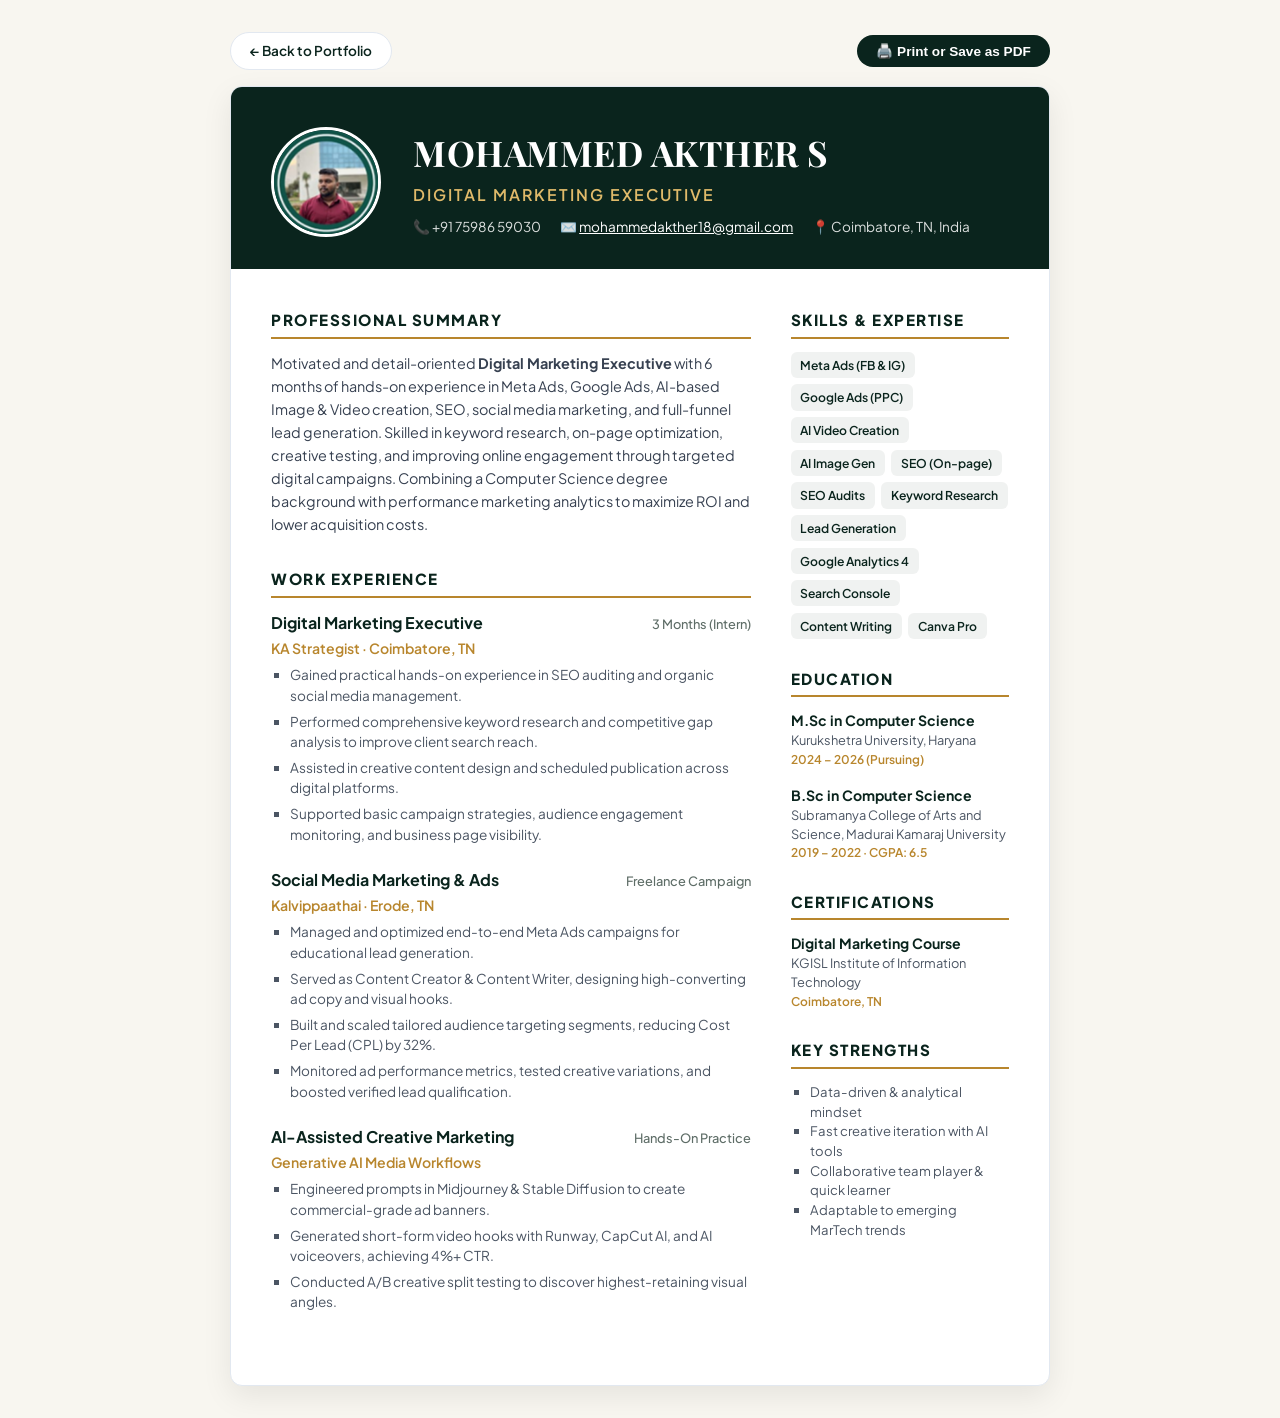
==== resume-view.html @ 3a7c53e3 "Add files via upload" ====
<!DOCTYPE html>
<html lang="en">
<head>
  <meta charset="UTF-8" />
  <meta name="viewport" content="width=device-width, initial-scale=1.0" />
  <title>Mohammed Akther S — Digital Marketing Executive Resume</title>
  <link rel="preconnect" href="https://fonts.googleapis.com" />
  <link rel="preconnect" href="https://fonts.gstatic.com" crossorigin />
  <link href="https://fonts.googleapis.com/css2?family=Plus+Jakarta+Sans:wght@300;400;500;600;700;800&family=Playfair+Display:wght@600;700&display=swap" rel="stylesheet" />
  <style>
    :root {
      --primary: #0A241D;
      --gold: #B8862D;
      --text: #1C2724;
      --muted: #5E6D67;
      --border: #E2E8F0;
    }
    * { box-sizing: border-box; margin: 0; padding: 0; }
    body {
      font-family: 'Plus Jakarta Sans', sans-serif;
      color: var(--text);
      background: #F8F6F0;
      line-height: 1.5;
      padding: 2rem 1rem;
    }
    .resume-container {
      max-width: 820px;
      margin: 0 auto;
      background: #fff;
      border-radius: 12px;
      box-shadow: 0 10px 30px rgba(0,0,0,0.08);
      overflow: hidden;
      border: 1px solid var(--border);
    }
    .print-actions-bar {
      max-width: 820px;
      margin: 0 auto 1rem;
      display: flex;
      justify-content: space-between;
      align-items: center;
    }
    .back-btn, .print-btn {
      padding: 0.5rem 1.2rem;
      border-radius: 999px;
      font-size: 0.85rem;
      font-weight: 600;
      cursor: pointer;
      text-decoration: none;
      display: inline-flex;
      align-items: center;
      gap: 0.4rem;
    }
    .back-btn { background: #fff; color: var(--primary); border: 1px solid var(--border); }
    .print-btn { background: var(--primary); color: #fff; border: none; }
    .print-btn:hover { background: var(--gold); }
    
    .resume-header {
      background: var(--primary);
      color: #fff;
      padding: 2.5rem 2.5rem 2rem;
      display: flex;
      align-items: center;
      gap: 2rem;
    }
    .resume-avatar {
      width: 110px;
      height: 110px;
      border-radius: 50%;
      border: 3px solid #fff;
      object-fit: cover;
    }
    .resume-title-wrap h1 {
      font-family: 'Playfair Display', serif;
      font-size: 2.2rem;
      letter-spacing: 0.5px;
      margin-bottom: 0.2rem;
    }
    .resume-role {
      font-size: 1rem;
      color: #E0BA6A;
      font-weight: 600;
      letter-spacing: 2px;
      text-transform: uppercase;
      margin-bottom: 0.6rem;
    }
    .resume-contact-row {
      display: flex;
      flex-wrap: wrap;
      gap: 1.2rem;
      font-size: 0.85rem;
      color: rgba(255, 255, 255, 0.85);
    }
    .resume-contact-row a { color: #fff; text-decoration: underline; }

    .resume-body {
      display: grid;
      grid-template-columns: 2.2fr 1fr;
      padding: 2.5rem;
      gap: 2.5rem;
    }
    .sec-title {
      font-size: 0.95rem;
      font-weight: 800;
      text-transform: uppercase;
      letter-spacing: 1.5px;
      color: var(--primary);
      margin-bottom: 0.8rem;
      border-bottom: 2px solid var(--gold);
      padding-bottom: 0.3rem;
      display: flex;
      align-items: center;
      gap: 0.5rem;
    }
    .resume-section { margin-bottom: 2rem; }
    .resume-summary-text { font-size: 0.9rem; color: #374151; line-height: 1.6; }

    .job-item { margin-bottom: 1.4rem; }
    .job-header { display: flex; justify-content: space-between; align-items: baseline; margin-bottom: 0.2rem; }
    .job-role { font-size: 1rem; font-weight: 700; color: var(--primary); }
    .job-period { font-size: 0.8rem; color: var(--muted); font-weight: 500; }
    .job-company { font-size: 0.88rem; font-weight: 600; color: var(--gold); margin-bottom: 0.4rem; }
    .job-bullets { list-style: square; padding-left: 1.2rem; font-size: 0.85rem; color: #4B5563; }
    .job-bullets li { margin-bottom: 0.35rem; }

    .sidebar-block { margin-bottom: 1.8rem; }
    .skill-pills { display: flex; flex-wrap: wrap; gap: 0.4rem; }
    .skill-pill {
      background: rgba(10, 36, 29, 0.06);
      font-size: 0.76rem;
      font-weight: 600;
      color: var(--primary);
      padding: 0.25rem 0.6rem;
      border-radius: 6px;
    }

    .edu-item { margin-bottom: 1rem; }
    .edu-degree { font-size: 0.88rem; font-weight: 700; color: var(--primary); }
    .edu-inst { font-size: 0.8rem; color: #4B5563; }
    .edu-year { font-size: 0.75rem; color: var(--gold); font-weight: 600; }

    @media print {
      body { background: #fff; padding: 0; }
      .print-actions-bar { display: none; }
      .resume-container { box-shadow: none; border: none; border-radius: 0; }
      .resume-header { -webkit-print-color-adjust: exact; print-color-adjust: exact; }
    }
    @media (max-width: 700px) {
      .resume-body { grid-template-columns: 1fr; gap: 1.5rem; }
      .resume-header { flex-direction: column; text-align: center; }
      .resume-contact-row { justify-content: center; }
    }
  </style>
</head>
<body>

  <div class="print-actions-bar">
    <a href="index.html" class="back-btn">← Back to Portfolio</a>
    <button onclick="window.print()" class="print-btn">🖨️ Print or Save as PDF</button>
  </div>

  <div class="resume-container">
    <!-- Header -->
    <header class="resume-header">
      <img src="assets/profile.png" alt="Mohammed Akther S" class="resume-avatar" />
      <div class="resume-title-wrap">
        <h1>MOHAMMED AKTHER S</h1>
        <div class="resume-role">Digital Marketing Executive</div>
        <div class="resume-contact-row">
          <span>📞 +91 75986 59030</span>
          <span>✉️ <a href="mailto:mohammedakther18@gmail.com">mohammedakther18@gmail.com</a></span>
          <span>📍 Coimbatore, TN, India</span>
        </div>
      </div>
    </header>

    <!-- Main Content -->
    <div class="resume-body">
      
      <!-- Main Experience & Summary Column -->
      <div class="main-column">
        
        <section class="resume-section">
          <h2 class="sec-title">Professional Summary</h2>
          <p class="resume-summary-text">
            Motivated and detail-oriented <strong>Digital Marketing Executive</strong> with 6 months of hands-on experience in Meta Ads, Google Ads, AI-based Image & Video creation, SEO, social media marketing, and full-funnel lead generation. Skilled in keyword research, on-page optimization, creative testing, and improving online engagement through targeted digital campaigns. Combining a Computer Science degree background with performance marketing analytics to maximize ROI and lower acquisition costs.
          </p>
        </section>

        <section class="resume-section">
          <h2 class="sec-title">Work Experience</h2>

          <div class="job-item">
            <div class="job-header">
              <span class="job-role">Digital Marketing Executive</span>
              <span class="job-period">3 Months (Intern)</span>
            </div>
            <div class="job-company">KA Strategist · Coimbatore, TN</div>
            <ul class="job-bullets">
              <li>Gained practical hands-on experience in SEO auditing and organic social media management.</li>
              <li>Performed comprehensive keyword research and competitive gap analysis to improve client search reach.</li>
              <li>Assisted in creative content design and scheduled publication across digital platforms.</li>
              <li>Supported basic campaign strategies, audience engagement monitoring, and business page visibility.</li>
            </ul>
          </div>

          <div class="job-item">
            <div class="job-header">
              <span class="job-role">Social Media Marketing & Ads</span>
              <span class="job-period">Freelance Campaign</span>
            </div>
            <div class="job-company">Kalvippaathai · Erode, TN</div>
            <ul class="job-bullets">
              <li>Managed and optimized end-to-end Meta Ads campaigns for educational lead generation.</li>
              <li>Served as Content Creator & Content Writer, designing high-converting ad copy and visual hooks.</li>
              <li>Built and scaled tailored audience targeting segments, reducing Cost Per Lead (CPL) by 32%.</li>
              <li>Monitored ad performance metrics, tested creative variations, and boosted verified lead qualification.</li>
            </ul>
          </div>

          <div class="job-item">
            <div class="job-header">
              <span class="job-role">AI-Assisted Creative Marketing</span>
              <span class="job-period">Hands-On Practice</span>
            </div>
            <div class="job-company">Generative AI Media Workflows</div>
            <ul class="job-bullets">
              <li>Engineered prompts in Midjourney & Stable Diffusion to create commercial-grade ad banners.</li>
              <li>Generated short-form video hooks with Runway, CapCut AI, and AI voiceovers, achieving 4%+ CTR.</li>
              <li>Conducted A/B creative split testing to discover highest-retaining visual angles.</li>
            </ul>
          </div>

        </section>

      </div>

      <!-- Sidebar: Skills, Education, Certifications -->
      <div class="sidebar-column">
        
        <div class="sidebar-block">
          <h3 class="sec-title">Skills & Expertise</h3>
          <div class="skill-pills">
            <span class="skill-pill">Meta Ads (FB & IG)</span>
            <span class="skill-pill">Google Ads (PPC)</span>
            <span class="skill-pill">AI Video Creation</span>
            <span class="skill-pill">AI Image Gen</span>
            <span class="skill-pill">SEO (On-page)</span>
            <span class="skill-pill">SEO Audits</span>
            <span class="skill-pill">Keyword Research</span>
            <span class="skill-pill">Lead Generation</span>
            <span class="skill-pill">Google Analytics 4</span>
            <span class="skill-pill">Search Console</span>
            <span class="skill-pill">Content Writing</span>
            <span class="skill-pill">Canva Pro</span>
          </div>
        </div>

        <div class="sidebar-block">
          <h3 class="sec-title">Education</h3>
          
          <div class="edu-item">
            <div class="edu-degree">M.Sc in Computer Science</div>
            <div class="edu-inst">Kurukshetra University, Haryana</div>
            <div class="edu-year">2024 – 2026 (Pursuing)</div>
          </div>

          <div class="edu-item">
            <div class="edu-degree">B.Sc in Computer Science</div>
            <div class="edu-inst">Subramanya College of Arts and Science, Madurai Kamaraj University</div>
            <div class="edu-year">2019 – 2022 · CGPA: 6.5</div>
          </div>
        </div>

        <div class="sidebar-block">
          <h3 class="sec-title">Certifications</h3>
          <div class="edu-item">
            <div class="edu-degree">Digital Marketing Course</div>
            <div class="edu-inst">KGISL Institute of Information Technology</div>
            <div class="edu-year">Coimbatore, TN</div>
          </div>
        </div>

        <div class="sidebar-block">
          <h3 class="sec-title">Key Strengths</h3>
          <ul style="list-style: square; padding-left: 1.2rem; font-size: 0.82rem; color: #4B5563;">
            <li>Data-driven & analytical mindset</li>
            <li>Fast creative iteration with AI tools</li>
            <li>Collaborative team player & quick learner</li>
            <li>Adaptable to emerging MarTech trends</li>
          </ul>
        </div>

      </div>

    </div>
  </div>

</body>
</html>
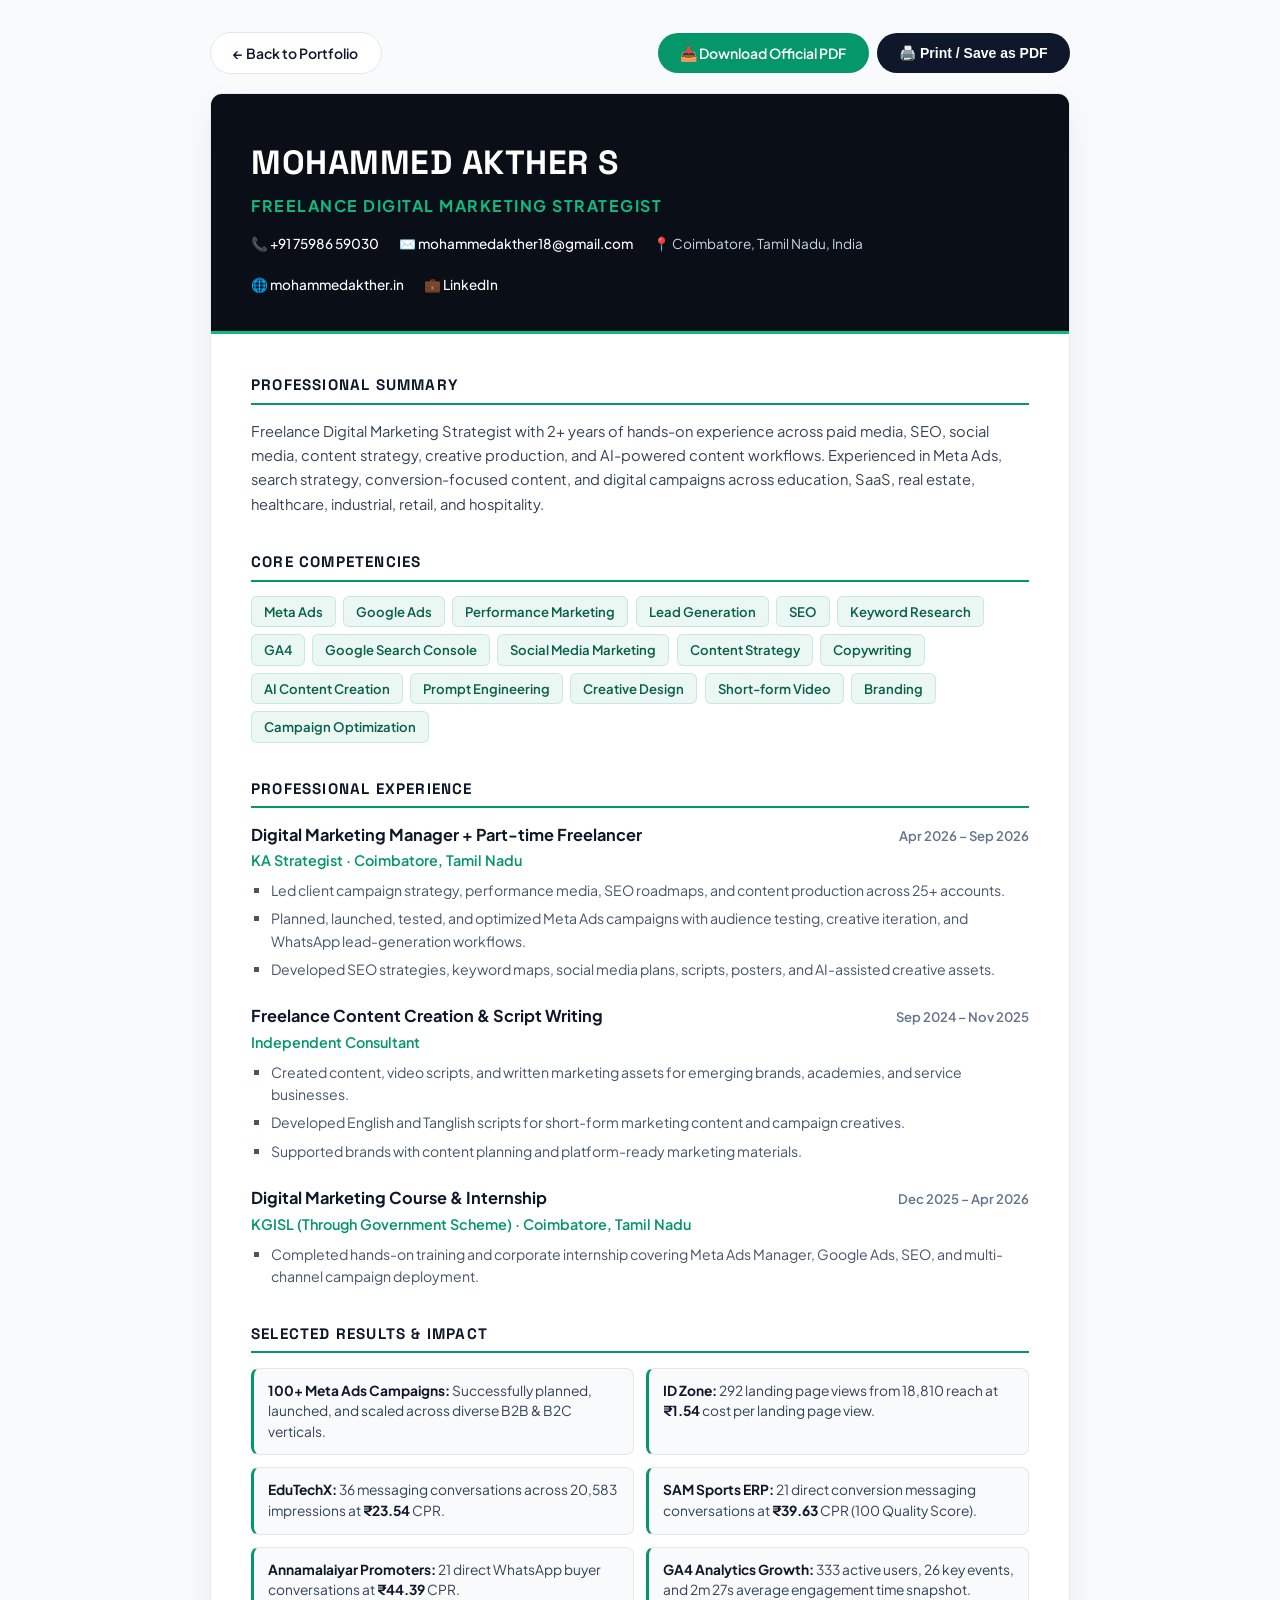
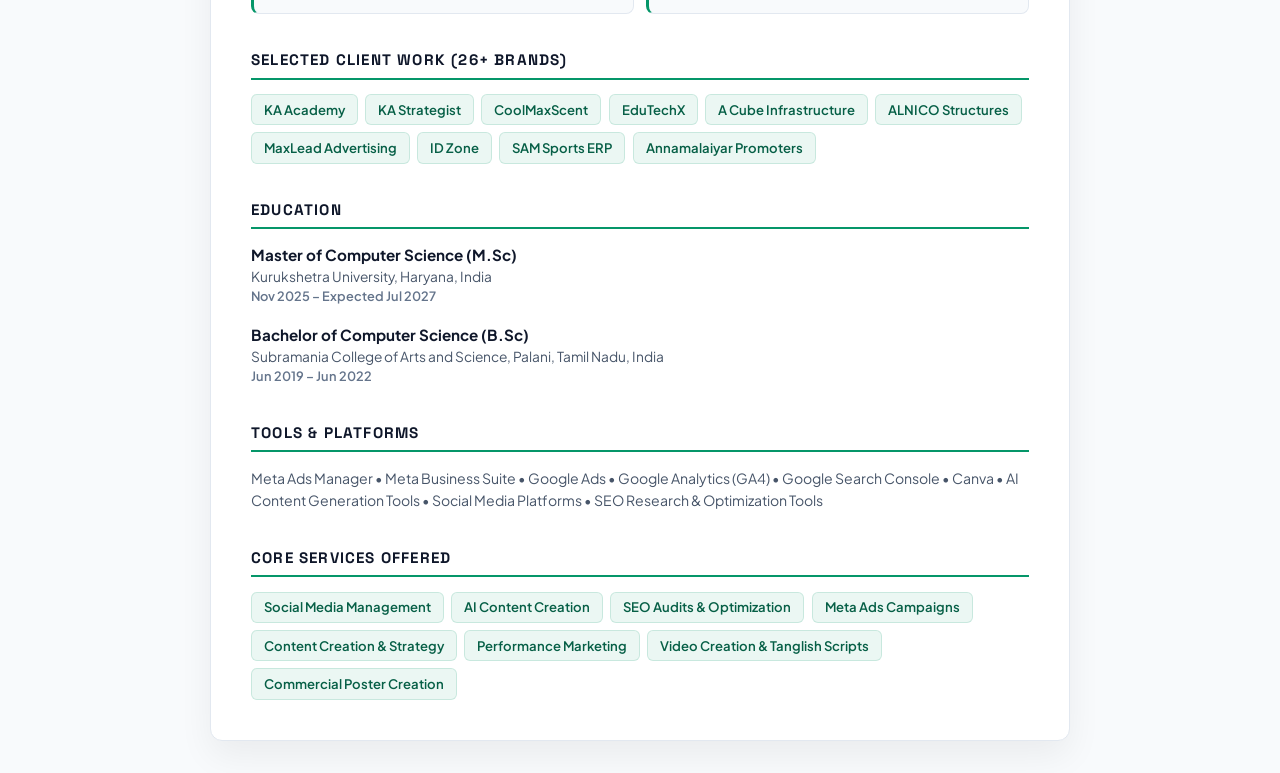
==== commit ce1dbe90: "Initial portfolio setup" ====
--- a/resume-view.html
+++ b/resume-view.html
@@ -3,150 +3,169 @@
 <head>
   <meta charset="UTF-8" />
   <meta name="viewport" content="width=device-width, initial-scale=1.0" />
-  <title>Mohammed Akther S — Digital Marketing Executive Resume</title>
+  <title>Mohammed Akther S — Freelance Digital Marketing Strategist Resume</title>
   <link rel="preconnect" href="https://fonts.googleapis.com" />
   <link rel="preconnect" href="https://fonts.gstatic.com" crossorigin />
-  <link href="https://fonts.googleapis.com/css2?family=Plus+Jakarta+Sans:wght@300;400;500;600;700;800&family=Playfair+Display:wght@600;700&display=swap" rel="stylesheet" />
+  <link href="https://fonts.googleapis.com/css2?family=Plus+Jakarta+Sans:wght@300;400;500;600;700;800&family=Space+Grotesk:wght@600;700&display=swap" rel="stylesheet" />
   <style>
     :root {
-      --primary: #0A241D;
-      --gold: #B8862D;
-      --text: #1C2724;
-      --muted: #5E6D67;
+      --primary: #0F172A;
+      --accent: #059669;
+      --accent-light: #10B981;
+      --text: #1E293B;
+      --muted: #64748B;
       --border: #E2E8F0;
+      --bg-page: #F8FAFC;
     }
     * { box-sizing: border-box; margin: 0; padding: 0; }
     body {
       font-family: 'Plus Jakarta Sans', sans-serif;
       color: var(--text);
-      background: #F8F6F0;
+      background: var(--bg-page);
       line-height: 1.5;
       padding: 2rem 1rem;
     }
-    .resume-container {
-      max-width: 820px;
-      margin: 0 auto;
-      background: #fff;
-      border-radius: 12px;
-      box-shadow: 0 10px 30px rgba(0,0,0,0.08);
-      overflow: hidden;
-      border: 1px solid var(--border);
-    }
     .print-actions-bar {
-      max-width: 820px;
-      margin: 0 auto 1rem;
+      max-width: 860px;
+      margin: 0 auto 1.2rem;
       display: flex;
       justify-content: space-between;
       align-items: center;
-    }
-    .back-btn, .print-btn {
-      padding: 0.5rem 1.2rem;
+      flex-wrap: wrap;
+      gap: 12px;
+    }
+    .back-btn, .print-btn, .download-btn {
+      padding: 0.6rem 1.4rem;
       border-radius: 999px;
-      font-size: 0.85rem;
+      font-size: 0.875rem;
       font-weight: 600;
       cursor: pointer;
       text-decoration: none;
       display: inline-flex;
       align-items: center;
-      gap: 0.4rem;
+      gap: 0.5rem;
+      transition: all 0.2s ease;
     }
     .back-btn { background: #fff; color: var(--primary); border: 1px solid var(--border); }
+    .back-btn:hover { background: #F1F5F9; }
     .print-btn { background: var(--primary); color: #fff; border: none; }
-    .print-btn:hover { background: var(--gold); }
+    .print-btn:hover { background: #1E293B; }
+    .download-btn { background: var(--accent); color: #fff; border: none; }
+    .download-btn:hover { background: #047857; }
+
+    .resume-container {
+      max-width: 860px;
+      margin: 0 auto;
+      background: #fff;
+      border-radius: 12px;
+      box-shadow: 0 15px 35px rgba(0,0,0,0.06);
+      overflow: hidden;
+      border: 1px solid var(--border);
+    }
     
     .resume-header {
-      background: var(--primary);
+      background: #090E17;
       color: #fff;
-      padding: 2.5rem 2.5rem 2rem;
-      display: flex;
-      align-items: center;
-      gap: 2rem;
-    }
-    .resume-avatar {
-      width: 110px;
-      height: 110px;
-      border-radius: 50%;
-      border: 3px solid #fff;
-      object-fit: cover;
-    }
-    .resume-title-wrap h1 {
-      font-family: 'Playfair Display', serif;
-      font-size: 2.2rem;
+      padding: 2.75rem 2.5rem 2.25rem;
+      border-bottom: 3px solid var(--accent-light);
+    }
+    .resume-header h1 {
+      font-family: 'Space Grotesk', sans-serif;
+      font-size: 2.1rem;
       letter-spacing: 0.5px;
-      margin-bottom: 0.2rem;
+      margin-bottom: 0.35rem;
+      color: #FFFFFF;
     }
     .resume-role {
       font-size: 1rem;
-      color: #E0BA6A;
-      font-weight: 600;
-      letter-spacing: 2px;
+      color: var(--accent-light);
+      font-weight: 700;
+      letter-spacing: 1.5px;
       text-transform: uppercase;
-      margin-bottom: 0.6rem;
+      margin-bottom: 1rem;
     }
     .resume-contact-row {
       display: flex;
       flex-wrap: wrap;
-      gap: 1.2rem;
+      gap: 1.25rem;
       font-size: 0.85rem;
-      color: rgba(255, 255, 255, 0.85);
-    }
-    .resume-contact-row a { color: #fff; text-decoration: underline; }
+      color: #CBD5E1;
+    }
+    .resume-contact-row a { color: #fff; text-decoration: none; font-weight: 500; }
+    .resume-contact-row a:hover { color: var(--accent-light); text-decoration: underline; }
 
     .resume-body {
-      display: grid;
-      grid-template-columns: 2.2fr 1fr;
       padding: 2.5rem;
-      gap: 2.5rem;
     }
     .sec-title {
+      font-family: 'Space Grotesk', sans-serif;
       font-size: 0.95rem;
       font-weight: 800;
       text-transform: uppercase;
-      letter-spacing: 1.5px;
-      color: var(--primary);
-      margin-bottom: 0.8rem;
-      border-bottom: 2px solid var(--gold);
-      padding-bottom: 0.3rem;
+      letter-spacing: 1.2px;
+      color: #0F172A;
+      margin-bottom: 0.9rem;
+      border-bottom: 2px solid var(--accent);
+      padding-bottom: 0.35rem;
       display: flex;
       align-items: center;
       gap: 0.5rem;
     }
-    .resume-section { margin-bottom: 2rem; }
-    .resume-summary-text { font-size: 0.9rem; color: #374151; line-height: 1.6; }
-
-    .job-item { margin-bottom: 1.4rem; }
-    .job-header { display: flex; justify-content: space-between; align-items: baseline; margin-bottom: 0.2rem; }
-    .job-role { font-size: 1rem; font-weight: 700; color: var(--primary); }
-    .job-period { font-size: 0.8rem; color: var(--muted); font-weight: 500; }
-    .job-company { font-size: 0.88rem; font-weight: 600; color: var(--gold); margin-bottom: 0.4rem; }
-    .job-bullets { list-style: square; padding-left: 1.2rem; font-size: 0.85rem; color: #4B5563; }
+    .resume-section { margin-bottom: 2.2rem; }
+    .resume-summary-text { font-size: 0.92rem; color: #334155; line-height: 1.65; }
+
+    .job-item { margin-bottom: 1.5rem; }
+    .job-header { display: flex; justify-content: space-between; align-items: baseline; margin-bottom: 0.2rem; flex-wrap: wrap; gap: 4px; }
+    .job-role { font-size: 1.02rem; font-weight: 700; color: #0F172A; }
+    .job-period { font-size: 0.82rem; color: var(--muted); font-weight: 600; }
+    .job-company { font-size: 0.9rem; font-weight: 600; color: var(--accent); margin-bottom: 0.45rem; }
+    .job-bullets { list-style: square; padding-left: 1.25rem; font-size: 0.88rem; color: #475569; line-height: 1.6; }
     .job-bullets li { margin-bottom: 0.35rem; }
 
-    .sidebar-block { margin-bottom: 1.8rem; }
-    .skill-pills { display: flex; flex-wrap: wrap; gap: 0.4rem; }
-    .skill-pill {
-      background: rgba(10, 36, 29, 0.06);
-      font-size: 0.76rem;
+    .results-grid {
+      display: grid;
+      grid-template-columns: 1fr 1fr;
+      gap: 12px;
+      margin-top: 10px;
+    }
+    .result-card {
+      background: #F8FAFC;
+      border: 1px solid var(--border);
+      border-radius: 8px;
+      padding: 12px 14px;
+      font-size: 0.86rem;
+      color: #334155;
+      border-left: 3px solid var(--accent);
+    }
+    .result-card strong { color: #0F172A; }
+
+    .pills-group { display: flex; flex-wrap: wrap; gap: 0.45rem; margin-top: 6px; }
+    .pill {
+      background: rgba(5, 150, 105, 0.08);
+      border: 1px solid rgba(5, 150, 105, 0.15);
+      font-size: 0.82rem;
       font-weight: 600;
-      color: var(--primary);
-      padding: 0.25rem 0.6rem;
+      color: #065F46;
+      padding: 0.3rem 0.75rem;
       border-radius: 6px;
     }
 
-    .edu-item { margin-bottom: 1rem; }
-    .edu-degree { font-size: 0.88rem; font-weight: 700; color: var(--primary); }
-    .edu-inst { font-size: 0.8rem; color: #4B5563; }
-    .edu-year { font-size: 0.75rem; color: var(--gold); font-weight: 600; }
+    .edu-item { margin-bottom: 1.1rem; }
+    .edu-degree { font-size: 0.95rem; font-weight: 700; color: #0F172A; }
+    .edu-inst { font-size: 0.86rem; color: #475569; }
+    .edu-year { font-size: 0.8rem; color: var(--muted); font-weight: 600; }
 
     @media print {
       body { background: #fff; padding: 0; }
       .print-actions-bar { display: none; }
       .resume-container { box-shadow: none; border: none; border-radius: 0; }
-      .resume-header { -webkit-print-color-adjust: exact; print-color-adjust: exact; }
+      .resume-header { -webkit-print-color-adjust: exact; print-color-adjust: exact; background: #090E17 !important; color: #fff !important; }
+      .pill { -webkit-print-color-adjust: exact; print-color-adjust: exact; }
+      .result-card { -webkit-print-color-adjust: exact; print-color-adjust: exact; }
     }
     @media (max-width: 700px) {
-      .resume-body { grid-template-columns: 1fr; gap: 1.5rem; }
-      .resume-header { flex-direction: column; text-align: center; }
+      .results-grid { grid-template-columns: 1fr; }
+      .resume-header { text-align: center; }
       .resume-contact-row { justify-content: center; }
     }
   </style>
@@ -155,20 +174,24 @@
 
   <div class="print-actions-bar">
     <a href="index.html" class="back-btn">← Back to Portfolio</a>
-    <button onclick="window.print()" class="print-btn">🖨️ Print or Save as PDF</button>
+    <div style="display: flex; gap: 8px;">
+      <a href="assets/Mohammed_Akther_S_Resume.pdf" download="Mohammed_Akther_S_Resume.pdf" class="download-btn">📥 Download Official PDF</a>
+      <button onclick="window.print()" class="print-btn">🖨️ Print / Save as PDF</button>
+    </div>
   </div>
 
   <div class="resume-container">
     <!-- Header -->
     <header class="resume-header">
-      <img src="assets/profile.png" alt="Mohammed Akther S" class="resume-avatar" />
       <div class="resume-title-wrap">
         <h1>MOHAMMED AKTHER S</h1>
-        <div class="resume-role">Digital Marketing Executive</div>
+        <div class="resume-role">Freelance Digital Marketing Strategist</div>
         <div class="resume-contact-row">
-          <span>📞 +91 75986 59030</span>
+          <span>📞 <a href="https://wa.me/917598659030">+91 75986 59030</a></span>
           <span>✉️ <a href="mailto:mohammedakther18@gmail.com">mohammedakther18@gmail.com</a></span>
-          <span>📍 Coimbatore, TN, India</span>
+          <span>📍 Coimbatore, Tamil Nadu, India</span>
+          <span>🌐 <a href="https://mohammedakther.com">mohammedakther.in</a></span>
+          <span>💼 <a href="https://linkedin.com/in/mohammed-akther-306925222" target="_blank">LinkedIn</a></span>
         </div>
       </div>
     </header>
@@ -176,121 +199,161 @@
     <!-- Main Content -->
     <div class="resume-body">
       
-      <!-- Main Experience & Summary Column -->
-      <div class="main-column">
+      <!-- Summary -->
+      <section class="resume-section">
+        <h2 class="sec-title">Professional Summary</h2>
+        <p class="resume-summary-text">
+          Freelance Digital Marketing Strategist with 2+ years of hands-on experience across paid media, SEO, social media, content strategy, creative production, and AI-powered content workflows. Experienced in Meta Ads, search strategy, conversion-focused content, and digital campaigns across education, SaaS, real estate, healthcare, industrial, retail, and hospitality.
+        </p>
+      </section>
+
+      <!-- Core Competencies -->
+      <section class="resume-section">
+        <h2 class="sec-title">Core Competencies</h2>
+        <div class="pills-group">
+          <span class="pill">Meta Ads</span>
+          <span class="pill">Google Ads</span>
+          <span class="pill">Performance Marketing</span>
+          <span class="pill">Lead Generation</span>
+          <span class="pill">SEO</span>
+          <span class="pill">Keyword Research</span>
+          <span class="pill">GA4</span>
+          <span class="pill">Google Search Console</span>
+          <span class="pill">Social Media Marketing</span>
+          <span class="pill">Content Strategy</span>
+          <span class="pill">Copywriting</span>
+          <span class="pill">AI Content Creation</span>
+          <span class="pill">Prompt Engineering</span>
+          <span class="pill">Creative Design</span>
+          <span class="pill">Short-form Video</span>
+          <span class="pill">Branding</span>
+          <span class="pill">Campaign Optimization</span>
+        </div>
+      </section>
+
+      <!-- Professional Experience -->
+      <section class="resume-section">
+        <h2 class="sec-title">Professional Experience</h2>
+
+        <div class="job-item">
+          <div class="job-header">
+            <span class="job-role">Digital Marketing Manager + Part-time Freelancer</span>
+            <span class="job-period">Apr 2026 – Sep 2026</span>
+          </div>
+          <div class="job-company">KA Strategist · Coimbatore, Tamil Nadu</div>
+          <ul class="job-bullets">
+            <li>Led client campaign strategy, performance media, SEO roadmaps, and content production across 25+ accounts.</li>
+            <li>Planned, launched, tested, and optimized Meta Ads campaigns with audience testing, creative iteration, and WhatsApp lead-generation workflows.</li>
+            <li>Developed SEO strategies, keyword maps, social media plans, scripts, posters, and AI-assisted creative assets.</li>
+          </ul>
+        </div>
+
+        <div class="job-item">
+          <div class="job-header">
+            <span class="job-role">Freelance Content Creation & Script Writing</span>
+            <span class="job-period">Sep 2024 – Nov 2025</span>
+          </div>
+          <div class="job-company">Independent Consultant</div>
+          <ul class="job-bullets">
+            <li>Created content, video scripts, and written marketing assets for emerging brands, academies, and service businesses.</li>
+            <li>Developed English and Tanglish scripts for short-form marketing content and campaign creatives.</li>
+            <li>Supported brands with content planning and platform-ready marketing materials.</li>
+          </ul>
+        </div>
+
+        <div class="job-item">
+          <div class="job-header">
+            <span class="job-role">Digital Marketing Course & Internship</span>
+            <span class="job-period">Dec 2025 – Apr 2026</span>
+          </div>
+          <div class="job-company">KGISL (Through Government Scheme) · Coimbatore, Tamil Nadu</div>
+          <ul class="job-bullets">
+            <li>Completed hands-on training and corporate internship covering Meta Ads Manager, Google Ads, SEO, and multi-channel campaign deployment.</li>
+          </ul>
+        </div>
+      </section>
+
+      <!-- Selected Results -->
+      <section class="resume-section">
+        <h2 class="sec-title">Selected Results & Impact</h2>
+        <div class="results-grid">
+          <div class="result-card">
+            <strong>100+ Meta Ads Campaigns:</strong> Successfully planned, launched, and scaled across diverse B2B & B2C verticals.
+          </div>
+          <div class="result-card">
+            <strong>ID Zone:</strong> 292 landing page views from 18,810 reach at <strong>₹1.54</strong> cost per landing page view.
+          </div>
+          <div class="result-card">
+            <strong>EduTechX:</strong> 36 messaging conversations across 20,583 impressions at <strong>₹23.54</strong> CPR.
+          </div>
+          <div class="result-card">
+            <strong>SAM Sports ERP:</strong> 21 direct conversion messaging conversations at <strong>₹39.63</strong> CPR (100 Quality Score).
+          </div>
+          <div class="result-card">
+            <strong>Annamalaiyar Promoters:</strong> 21 direct WhatsApp buyer conversations at <strong>₹44.39</strong> CPR.
+          </div>
+          <div class="result-card">
+            <strong>GA4 Analytics Growth:</strong> 333 active users, 26 key events, and 2m 27s average engagement time snapshot.
+          </div>
+        </div>
+      </section>
+
+      <!-- Selected Client Work -->
+      <section class="resume-section">
+        <h2 class="sec-title">Selected Client Work (26+ Brands)</h2>
+        <div class="pills-group">
+          <span class="pill">KA Academy</span>
+          <span class="pill">KA Strategist</span>
+          <span class="pill">CoolMaxScent</span>
+          <span class="pill">EduTechX</span>
+          <span class="pill">A Cube Infrastructure</span>
+          <span class="pill">ALNICO Structures</span>
+          <span class="pill">MaxLead Advertising</span>
+          <span class="pill">ID Zone</span>
+          <span class="pill">SAM Sports ERP</span>
+          <span class="pill">Annamalaiyar Promoters</span>
+        </div>
+      </section>
+
+      <!-- Education -->
+      <section class="resume-section">
+        <h2 class="sec-title">Education</h2>
         
-        <section class="resume-section">
-          <h2 class="sec-title">Professional Summary</h2>
-          <p class="resume-summary-text">
-            Motivated and detail-oriented <strong>Digital Marketing Executive</strong> with 6 months of hands-on experience in Meta Ads, Google Ads, AI-based Image & Video creation, SEO, social media marketing, and full-funnel lead generation. Skilled in keyword research, on-page optimization, creative testing, and improving online engagement through targeted digital campaigns. Combining a Computer Science degree background with performance marketing analytics to maximize ROI and lower acquisition costs.
-          </p>
-        </section>
-
-        <section class="resume-section">
-          <h2 class="sec-title">Work Experience</h2>
-
-          <div class="job-item">
-            <div class="job-header">
-              <span class="job-role">Digital Marketing Executive</span>
-              <span class="job-period">3 Months (Intern)</span>
-            </div>
-            <div class="job-company">KA Strategist · Coimbatore, TN</div>
-            <ul class="job-bullets">
-              <li>Gained practical hands-on experience in SEO auditing and organic social media management.</li>
-              <li>Performed comprehensive keyword research and competitive gap analysis to improve client search reach.</li>
-              <li>Assisted in creative content design and scheduled publication across digital platforms.</li>
-              <li>Supported basic campaign strategies, audience engagement monitoring, and business page visibility.</li>
-            </ul>
-          </div>
-
-          <div class="job-item">
-            <div class="job-header">
-              <span class="job-role">Social Media Marketing & Ads</span>
-              <span class="job-period">Freelance Campaign</span>
-            </div>
-            <div class="job-company">Kalvippaathai · Erode, TN</div>
-            <ul class="job-bullets">
-              <li>Managed and optimized end-to-end Meta Ads campaigns for educational lead generation.</li>
-              <li>Served as Content Creator & Content Writer, designing high-converting ad copy and visual hooks.</li>
-              <li>Built and scaled tailored audience targeting segments, reducing Cost Per Lead (CPL) by 32%.</li>
-              <li>Monitored ad performance metrics, tested creative variations, and boosted verified lead qualification.</li>
-            </ul>
-          </div>
-
-          <div class="job-item">
-            <div class="job-header">
-              <span class="job-role">AI-Assisted Creative Marketing</span>
-              <span class="job-period">Hands-On Practice</span>
-            </div>
-            <div class="job-company">Generative AI Media Workflows</div>
-            <ul class="job-bullets">
-              <li>Engineered prompts in Midjourney & Stable Diffusion to create commercial-grade ad banners.</li>
-              <li>Generated short-form video hooks with Runway, CapCut AI, and AI voiceovers, achieving 4%+ CTR.</li>
-              <li>Conducted A/B creative split testing to discover highest-retaining visual angles.</li>
-            </ul>
-          </div>
-
-        </section>
-
-      </div>
-
-      <!-- Sidebar: Skills, Education, Certifications -->
-      <div class="sidebar-column">
-        
-        <div class="sidebar-block">
-          <h3 class="sec-title">Skills & Expertise</h3>
-          <div class="skill-pills">
-            <span class="skill-pill">Meta Ads (FB & IG)</span>
-            <span class="skill-pill">Google Ads (PPC)</span>
-            <span class="skill-pill">AI Video Creation</span>
-            <span class="skill-pill">AI Image Gen</span>
-            <span class="skill-pill">SEO (On-page)</span>
-            <span class="skill-pill">SEO Audits</span>
-            <span class="skill-pill">Keyword Research</span>
-            <span class="skill-pill">Lead Generation</span>
-            <span class="skill-pill">Google Analytics 4</span>
-            <span class="skill-pill">Search Console</span>
-            <span class="skill-pill">Content Writing</span>
-            <span class="skill-pill">Canva Pro</span>
-          </div>
-        </div>
-
-        <div class="sidebar-block">
-          <h3 class="sec-title">Education</h3>
-          
-          <div class="edu-item">
-            <div class="edu-degree">M.Sc in Computer Science</div>
-            <div class="edu-inst">Kurukshetra University, Haryana</div>
-            <div class="edu-year">2024 – 2026 (Pursuing)</div>
-          </div>
-
-          <div class="edu-item">
-            <div class="edu-degree">B.Sc in Computer Science</div>
-            <div class="edu-inst">Subramanya College of Arts and Science, Madurai Kamaraj University</div>
-            <div class="edu-year">2019 – 2022 · CGPA: 6.5</div>
-          </div>
-        </div>
-
-        <div class="sidebar-block">
-          <h3 class="sec-title">Certifications</h3>
-          <div class="edu-item">
-            <div class="edu-degree">Digital Marketing Course</div>
-            <div class="edu-inst">KGISL Institute of Information Technology</div>
-            <div class="edu-year">Coimbatore, TN</div>
-          </div>
-        </div>
-
-        <div class="sidebar-block">
-          <h3 class="sec-title">Key Strengths</h3>
-          <ul style="list-style: square; padding-left: 1.2rem; font-size: 0.82rem; color: #4B5563;">
-            <li>Data-driven & analytical mindset</li>
-            <li>Fast creative iteration with AI tools</li>
-            <li>Collaborative team player & quick learner</li>
-            <li>Adaptable to emerging MarTech trends</li>
-          </ul>
-        </div>
-
-      </div>
+        <div class="edu-item">
+          <div class="edu-degree">Master of Computer Science (M.Sc)</div>
+          <div class="edu-inst">Kurukshetra University, Haryana, India</div>
+          <div class="edu-year">Nov 2025 – Expected Jul 2027</div>
+        </div>
+
+        <div class="edu-item">
+          <div class="edu-degree">Bachelor of Computer Science (B.Sc)</div>
+          <div class="edu-inst">Subramania College of Arts and Science, Palani, Tamil Nadu, India</div>
+          <div class="edu-year">Jun 2019 – Jun 2022</div>
+        </div>
+      </section>
+
+      <!-- Tools & Platforms -->
+      <section class="resume-section">
+        <h2 class="sec-title">Tools & Platforms</h2>
+        <p style="font-size: 0.88rem; color: #475569; line-height: 1.6;">
+          Meta Ads Manager • Meta Business Suite • Google Ads • Google Analytics (GA4) • Google Search Console • Canva • AI Content Generation Tools • Social Media Platforms • SEO Research & Optimization Tools
+        </p>
+      </section>
+
+      <!-- Services -->
+      <section class="resume-section" style="margin-bottom: 0;">
+        <h2 class="sec-title">Core Services Offered</h2>
+        <div class="pills-group">
+          <span class="pill">Social Media Management</span>
+          <span class="pill">AI Content Creation</span>
+          <span class="pill">SEO Audits & Optimization</span>
+          <span class="pill">Meta Ads Campaigns</span>
+          <span class="pill">Content Creation & Strategy</span>
+          <span class="pill">Performance Marketing</span>
+          <span class="pill">Video Creation & Tanglish Scripts</span>
+          <span class="pill">Commercial Poster Creation</span>
+        </div>
+      </section>
 
     </div>
   </div>
